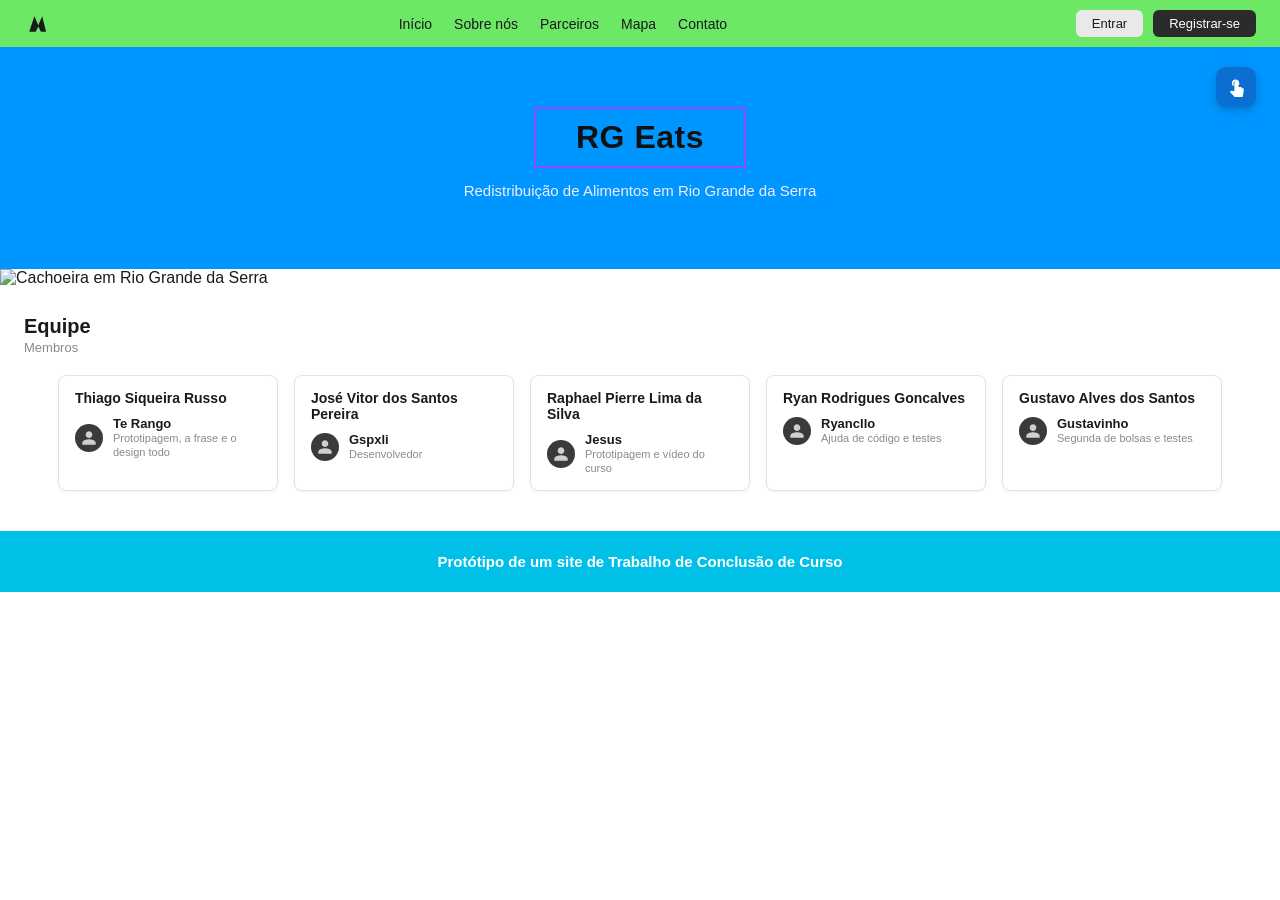
==== Site do TCC/Site/public/PaginaInicial.html @ 43962813 "Add files via upload" ====
<!--HTML DO RAPHAEL PARA EU INTEGRAR NO PHP, TAMBÉM TEM CSS PROVISÓRIO-->

<!DOCTYPE html>
<html lang="pt-BR">
<head>
<meta charset="UTF-8">
<meta name="viewport" content="width=device-width, initial-scale=1.0">
<title>RG Eats</title>
<style>
  * { margin: 0; padding: 0; box-sizing: border-box; }
  body {
    font-family: 'Segoe UI', Arial, sans-serif;
    background: #ffffff;
    color: #1a1a1a;
  }
 
  /* ===== NAVBAR ===== */
  .navbar {
    display: flex;
    align-items: center;
    justify-content: space-between;
    background: #6de866;
    padding: 10px 24px;
  }
  .navbar .logo svg { display: block; height: 26px; width: 26px; }
  .navbar .nav-links {
    display: flex;
    gap: 22px;
    list-style: none;
  }
  .navbar .nav-links li a {
    text-decoration: none;
    color: #1a1a1a;
    font-size: 14px;
    font-weight: 500;
  }
  .navbar .nav-actions {
    display: flex;
    gap: 10px;
    align-items: center;
  }
  .btn-entrar {
    background: #e9e9e9;
    color: #1a1a1a;
    border: none;
    padding: 6px 16px;
    border-radius: 6px;
    font-size: 13px;
    cursor: pointer;
  }
  .btn-registrar {
    background: #2b2b2b;
    color: #fff;
    border: none;
    padding: 6px 16px;
    border-radius: 6px;
    font-size: 13px;
    cursor: pointer;
  }
 
  /* ===== HERO ===== */
  .hero {
    position: relative;
    background: #0096ff;
    padding: 60px 20px 70px;
    text-align: center;
  }
  .hero-title-box {
    display: inline-block;
    border: 2px solid #8f4bff;
    padding: 10px 40px;
    margin-bottom: 14px;
  }
  .hero-title-box h1 {
    font-size: 32px;
    font-weight: 800;
    color: #111;
    letter-spacing: 0.5px;
  }
  .hero p.subtitle {
    color: #f3ecff;
    font-size: 15px;
    font-weight: 500;
  }
  .hero-icon-btn {
    position: absolute;
    top: 20px;
    right: 24px;
    width: 40px;
    height: 40px;
    background: #0a6fd1;
    border-radius: 10px;
    display: flex;
    align-items: center;
    justify-content: center;
    box-shadow: 0 3px 8px rgba(0,0,0,0.2);
  }
  .hero-icon-btn svg { width: 20px; height: 20px; fill: #fff; }
 
  /* ===== PHOTO ===== */
  .hero-photo {
    width: 100%;
    display: block;
    max-height: 480px;
    object-fit: cover;
  }
 
  /* ===== EQUIPE ===== */
  .team-section {
    padding: 28px 24px 40px;
  }
  .team-section h2 {
    font-size: 20px;
    font-weight: 700;
    margin-bottom: 2px;
  }
  .team-section .team-subtitle {
    color: #8a8a8a;
    font-size: 13px;
    margin-bottom: 20px;
  }
  .team-grid {
    display: flex;
    flex-wrap: wrap;
    gap: 16px;
    justify-content: center;
  }
  .team-card {
    border: 1px solid #e2e2e2;
    border-radius: 8px;
    padding: 14px 16px;
    width: 220px;
    box-shadow: 0 1px 3px rgba(0,0,0,0.05);
  }
  .team-card h3 {
    font-size: 14px;
    font-weight: 700;
    margin-bottom: 10px;
  }
  .team-card .member-row {
    display: flex;
    align-items: center;
    gap: 10px;
  }
  .avatar {
    width: 28px;
    height: 28px;
    border-radius: 50%;
    background: #3a3a3a;
    display: flex;
    align-items: center;
    justify-content: center;
    flex-shrink: 0;
  }
  .avatar svg { width: 16px; height: 16px; fill: #cfcfcf; }
  .member-info .username {
    font-size: 13px;
    font-weight: 600;
    color: #1a1a1a;
  }
  .member-info .role {
    font-size: 11px;
    color: #8a8a8a;
    line-height: 1.3;
  }
 
  /* ===== FOOTER BAR ===== */
  .footer-bar {
    background: #00c0e8;
    color: #fff;
    text-align: center;
    padding: 22px 16px;
    font-size: 15px;
    font-weight: 700;
  }
 
  @media (max-width: 600px) {
    .navbar .nav-links { display: none; }
    .hero-title-box h1 { font-size: 24px; }
  }
</style>
</head>
<body>
 
  <!-- NAVBAR -->
  <header class="navbar">
    <div class="logo">
      <svg viewBox="0 0 100 100" xmlns="http://www.w3.org/2000/svg">
        <path d="M20 80 L40 20 L55 55 L70 20 L85 80 L65 80 L55 60 L45 80 Z" fill="#1a1a1a"/>
      </svg>
    </div>
    <ul class="nav-links">
      <li><a href="#">Início</a></li>
      <li><a href="#">Sobre nós</a></li>
      <li><a href="#">Parceiros</a></li>
      <li><a href="#">Mapa</a></li>
      <li><a href="#">Contato</a></li>
    </ul>
    <div class="nav-actions">
      <button class="btn-entrar">Entrar</button>
      <button class="btn-registrar">Registrar-se</button>
    </div>
  </header>
 
  <!-- HERO -->
  <section class="hero">
    <div class="hero-icon-btn">
      <svg viewBox="0 0 24 24"><path d="M9 11.24V7.5C9 6.12 10.12 5 11.5 5S14 6.12 14 7.5v3.74c1.21-.81 2-2.18 2-3.74C16 5.01 13.99 3 11.5 3S7 5.01 7 7.5c0 1.56.79 2.93 2 3.74zM19 13.5c0-.83-.67-1.5-1.5-1.5H15V7.5C15 6.12 13.88 5 12.5 5S10 6.12 10 7.5v9.62l-3.16-.66a1.5 1.5 0 0 0-1.34 2.54l5.31 5.31c.28.28.65.44 1.06.44h6.63c.78 0 1.44-.56 1.58-1.32l1.03-5.6c.06-.32.09-.64.09-.97V13.5z"/></svg>
    </div>
    <div class="hero-title-box">
      <h1>RG Eats</h1>
    </div>
    <p class="subtitle">Redistribuição de Alimentos em Rio Grande da Serra</p>
  </section>
 
  <!-- PHOTO -->
  <img class="hero-photo" src="waterfall.jpg" alt="Cachoeira em Rio Grande da Serra">
 
  <!-- EQUIPE -->
  <section class="team-section">
    <h2>Equipe</h2>
    <p class="team-subtitle">Membros</p>
 
    <div class="team-grid">
      <div class="team-card">
        <h3>Thiago Siqueira Russo</h3>
        <div class="member-row">
          <div class="avatar"><svg viewBox="0 0 24 24"><path d="M12 12c2.7 0 5-2.3 5-5s-2.3-5-5-5-5 2.3-5 5 2.3 5 5 5zm0 2c-3.3 0-10 1.7-10 5v3h20v-3c0-3.3-6.7-5-10-5z"/></svg></div>
          <div class="member-info">
            <div class="username">Te Rango</div>
            <div class="role">Prototipagem, a frase e o design todo</div>
          </div>
        </div>
      </div>
 
      <div class="team-card">
        <h3>José Vitor dos Santos Pereira</h3>
        <div class="member-row">
          <div class="avatar"><svg viewBox="0 0 24 24"><path d="M12 12c2.7 0 5-2.3 5-5s-2.3-5-5-5-5 2.3-5 5 2.3 5 5 5zm0 2c-3.3 0-10 1.7-10 5v3h20v-3c0-3.3-6.7-5-10-5z"/></svg></div>
          <div class="member-info">
            <div class="username">Gspxli</div>
            <div class="role">Desenvolvedor</div>
          </div>
        </div>
      </div>
 
      <div class="team-card">
        <h3>Raphael Pierre Lima da Silva</h3>
        <div class="member-row">
          <div class="avatar"><svg viewBox="0 0 24 24"><path d="M12 12c2.7 0 5-2.3 5-5s-2.3-5-5-5-5 2.3-5 5 2.3 5 5 5zm0 2c-3.3 0-10 1.7-10 5v3h20v-3c0-3.3-6.7-5-10-5z"/></svg></div>
          <div class="member-info">
            <div class="username">Jesus</div>
            <div class="role">Prototipagem e vídeo do curso</div>
          </div>
        </div>
      </div>
 
      <div class="team-card">
        <h3>Ryan Rodrigues Goncalves</h3>
        <div class="member-row">
          <div class="avatar"><svg viewBox="0 0 24 24"><path d="M12 12c2.7 0 5-2.3 5-5s-2.3-5-5-5-5 2.3-5 5 2.3 5 5 5zm0 2c-3.3 0-10 1.7-10 5v3h20v-3c0-3.3-6.7-5-10-5z"/></svg></div>
          <div class="member-info">
            <div class="username">Ryancllo</div>
            <div class="role">Ajuda de código e testes</div>
          </div>
        </div>
      </div>
 
      <div class="team-card">
        <h3>Gustavo Alves dos Santos</h3>
        <div class="member-row">
          <div class="avatar"><svg viewBox="0 0 24 24"><path d="M12 12c2.7 0 5-2.3 5-5s-2.3-5-5-5-5 2.3-5 5 2.3 5 5 5zm0 2c-3.3 0-10 1.7-10 5v3h20v-3c0-3.3-6.7-5-10-5z"/></svg></div>
          <div class="member-info">
            <div class="username">Gustavinho</div>
            <div class="role">Segunda de bolsas e testes</div>
          </div>
        </div>
      </div>
    </div>
  </section>
 
  <!-- FOOTER -->
  <footer class="footer-bar">
    Protótipo de um site de Trabalho de Conclusão de Curso
  </footer>
 
</body>
</html>
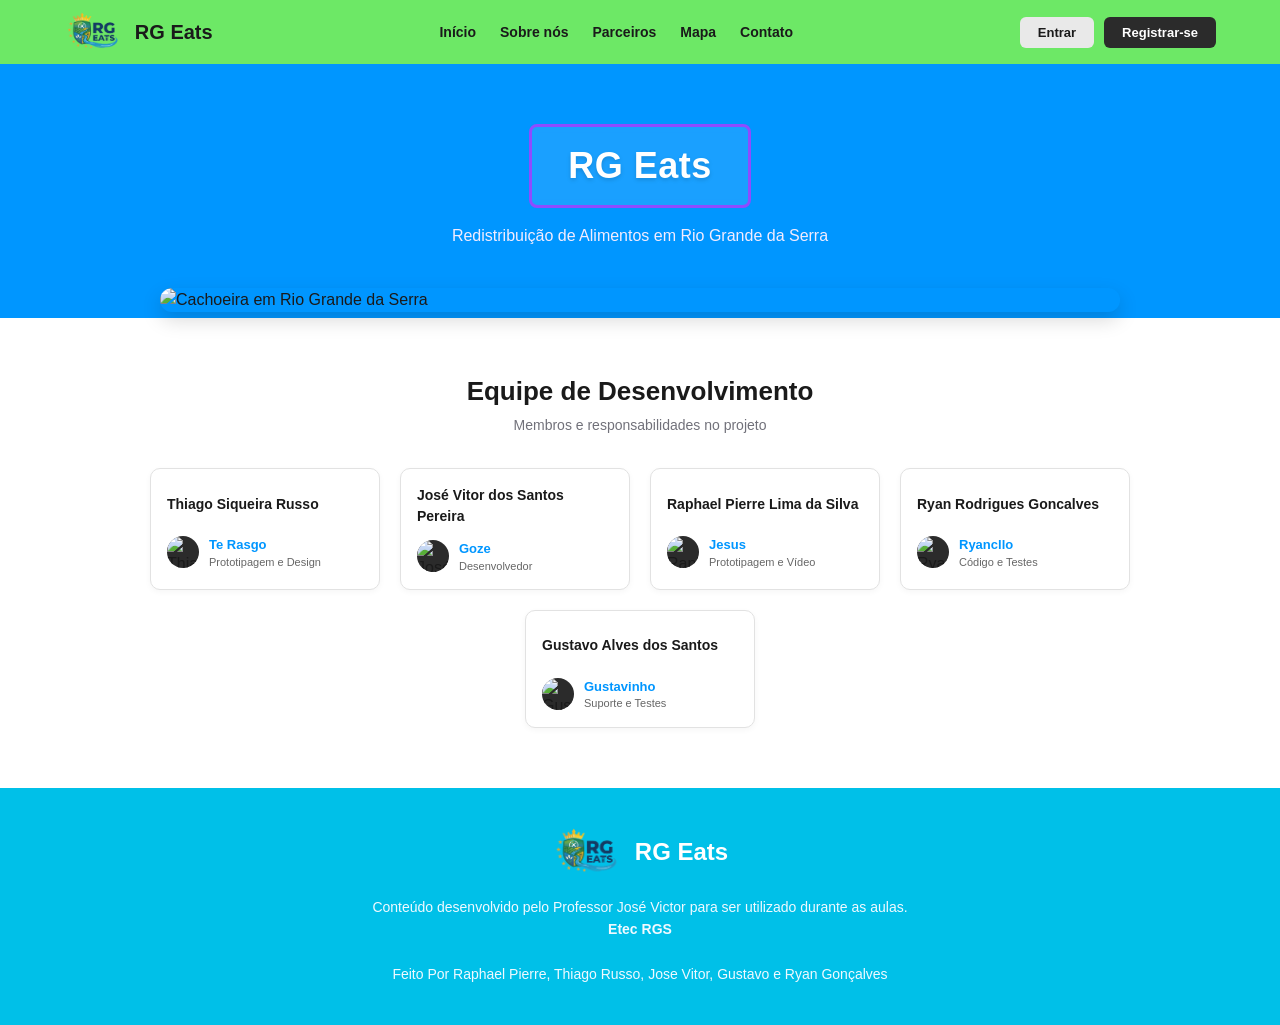
==== commit 5d1216c2: "Update PaginaInicial.html" ====
--- a/Site do TCC/Site/public/PaginaInicial.html
+++ b/Site do TCC/Site/public/PaginaInicial.html
@@ -8,175 +8,270 @@
 <title>RG Eats</title>
 <style>
   * { margin: 0; padding: 0; box-sizing: border-box; }
+  
   body {
     font-family: 'Segoe UI', Arial, sans-serif;
     background: #ffffff;
     color: #1a1a1a;
-  }
- 
-  /* ===== NAVBAR ===== */
+    line-height: 1.5;
+  }
+ 
+  /* ===== NAVBAR (VERDE) ===== */
   .navbar {
     display: flex;
     align-items: center;
     justify-content: space-between;
     background: #6de866;
-    padding: 10px 24px;
-  }
-  .navbar .logo svg { display: block; height: 26px; width: 26px; }
+    padding: 12px 5%;
+    box-shadow: 0 2px 8px rgba(0,0,0,0.05);
+  }
+  
+  .navbar .logo {
+    display: flex;
+    align-items: center;
+    gap: 10px;
+    font-weight: 800;
+    font-size: 20px;
+    color: #1a1a1a;
+  }
+  
+  /* TAMANHO DA LOGO NA NAVBAR */
+  .navbar .logo img { 
+    height: 40px; 
+    width: auto; 
+    object-fit: contain;
+  }
+  
   .navbar .nav-links {
     display: flex;
-    gap: 22px;
+    gap: 24px;
     list-style: none;
   }
+  
   .navbar .nav-links li a {
     text-decoration: none;
     color: #1a1a1a;
     font-size: 14px;
-    font-weight: 500;
-  }
+    font-weight: 600;
+    transition: opacity 0.2s;
+  }
+  .navbar .nav-links li a:hover { opacity: 0.7; }
+  
   .navbar .nav-actions {
     display: flex;
     gap: 10px;
     align-items: center;
   }
+  
   .btn-entrar {
     background: #e9e9e9;
     color: #1a1a1a;
     border: none;
-    padding: 6px 16px;
+    padding: 8px 18px;
     border-radius: 6px;
     font-size: 13px;
+    font-weight: 600;
     cursor: pointer;
-  }
+    transition: background 0.2s;
+  }
+  .btn-entrar:hover { background: #dcdcdc; }
+  
   .btn-registrar {
     background: #2b2b2b;
     color: #fff;
     border: none;
-    padding: 6px 16px;
+    padding: 8px 18px;
     border-radius: 6px;
     font-size: 13px;
+    font-weight: 600;
     cursor: pointer;
-  }
- 
-  /* ===== HERO ===== */
+    transition: background 0.2s;
+  }
+  .btn-registrar:hover { background: #1a1a1a; }
+ 
+  /* ===== HERO (AZUL ROYAL + ROXO) - quadrado grande azul ===== */
   .hero {
-    position: relative;
     background: #0096ff;
     padding: 60px 20px 70px;
     text-align: center;
   }
+  
   .hero-title-box {
     display: inline-block;
-    border: 2px solid #8f4bff;
-    padding: 10px 40px;
-    margin-bottom: 14px;
-  }
+    border: 3px solid #8f4bff;
+    background: rgba(255, 255, 255, 0.1);
+    padding: 12px 36px;
+    border-radius: 8px;
+    margin-bottom: 16px;
+    backdrop-filter: blur(4px);
+  }
+  
   .hero-title-box h1 {
-    font-size: 32px;
+    font-size: 36px;
     font-weight: 800;
-    color: #111;
+    color: #ffffff;
     letter-spacing: 0.5px;
-  }
+    text-shadow: 0 2px 4px rgba(0,0,0,0.15);
+  }
+  
   .hero p.subtitle {
     color: #f3ecff;
-    font-size: 15px;
+    font-size: 16px;
     font-weight: 500;
   }
-  .hero-icon-btn {
-    position: absolute;
-    top: 20px;
-    right: 24px;
-    width: 40px;
-    height: 40px;
-    background: #0a6fd1;
-    border-radius: 10px;
-    display: flex;
-    align-items: center;
-    justify-content: center;
-    box-shadow: 0 3px 8px rgba(0,0,0,0.2);
-  }
-  .hero-icon-btn svg { width: 20px; height: 20px; fill: #fff; }
  
   /* ===== PHOTO ===== */
+  .photo-wrapper {
+    max-width: 1000px;
+    margin: -30px auto 40px;
+    padding: 0 20px;
+  }
+
   .hero-photo {
     width: 100%;
+    max-height: 420px;
     display: block;
-    max-height: 480px;
     object-fit: cover;
+    border-radius: 12px;
+    box-shadow: 0 8px 20px rgba(0,0,0,0.15);
   }
  
   /* ===== EQUIPE ===== */
   .team-section {
-    padding: 28px 24px 40px;
-  }
+    max-width: 1100px;
+    margin: 0 auto;
+    padding: 20px 24px 60px;
+    text-align: center;
+  }
+  
   .team-section h2 {
-    font-size: 20px;
-    font-weight: 700;
-    margin-bottom: 2px;
-  }
+    font-size: 26px;
+    font-weight: 800;
+    color: #1a1a1a;
+    margin-bottom: 4px;
+  }
+  
   .team-section .team-subtitle {
-    color: #8a8a8a;
-    font-size: 13px;
-    margin-bottom: 20px;
-  }
+    color: #71717a;
+    font-size: 14px;
+    margin-bottom: 32px;
+  }
+  
   .team-grid {
     display: flex;
     flex-wrap: wrap;
-    gap: 16px;
+    gap: 20px;
     justify-content: center;
   }
+  
   .team-card {
+    background: #ffffff;
     border: 1px solid #e2e2e2;
-    border-radius: 8px;
-    padding: 14px 16px;
-    width: 220px;
-    box-shadow: 0 1px 3px rgba(0,0,0,0.05);
-  }
+    border-radius: 10px;
+    padding: 16px;
+    width: 230px;
+    text-align: left;
+    box-shadow: 0 2px 6px rgba(0,0,0,0.04);
+    transition: transform 0.2s, box-shadow 0.2s;
+  }
+  
+  .team-card:hover {
+    transform: translateY(-3px);
+    box-shadow: 0 6px 12px rgba(0,0,0,0.08);
+  }
+
   .team-card h3 {
     font-size: 14px;
     font-weight: 700;
-    margin-bottom: 10px;
-  }
+    color: #1a1a1a;
+    margin-bottom: 12px;
+    min-height: 38px;
+    display: flex;
+    align-items: center;
+  }
+  
   .team-card .member-row {
     display: flex;
     align-items: center;
     gap: 10px;
   }
+  
   .avatar {
-    width: 28px;
-    height: 28px;
+    width: 32px;
+    height: 32px;
     border-radius: 50%;
-    background: #3a3a3a;
+    background: #2b2b2b;
     display: flex;
     align-items: center;
     justify-content: center;
     flex-shrink: 0;
   }
-  .avatar svg { width: 16px; height: 16px; fill: #cfcfcf; }
+  
+  .avatar img {
+  width: 100%;
+  height: 100%;
+  border-radius: 50%; 
+  object-fit: cover;  
+}
+  
   .member-info .username {
     font-size: 13px;
-    font-weight: 600;
-    color: #1a1a1a;
-  }
+    font-weight: 700;
+    color: #0096ff;
+  }
+  
   .member-info .role {
     font-size: 11px;
-    color: #8a8a8a;
+    color: #666666;
     line-height: 1.3;
   }
  
-  /* ===== FOOTER BAR ===== */
-  .footer-bar {
+  /* ===== rodape ===== */
+  footer {
     background: #00c0e8;
-    color: #fff;
+    color: #ffffff;
+    padding: 40px 20px;
+    display: flex;
+    flex-direction: column;
+    align-items: center;
+    gap: 20px;
     text-align: center;
-    padding: 22px 16px;
-    font-size: 15px;
-    font-weight: 700;
-  }
- 
-  @media (max-width: 600px) {
+  }
+
+  #logoRodape {
+    display: flex;
+    align-items: center;
+    justify-content: center;
+    gap: 10px;
+    cursor: pointer;
+  }
+
+  /* O TAMANHO DA LOGO NO RODAPÉ */
+  #logoRodape img {
+    height: 48px;
+    width: auto;
+    object-fit: contain;
+  }
+
+  #logoRodape h3 {
+    font-size: 24px;
+    font-weight: 800;
+    color: #ffffff;
+  }
+
+  footer .Texto {
+    font-size: 14px;
+    line-height: 1.6;
+    color: #f0f9ff;
+    max-width: 600px;
+  }
+ 
+  /* ===== RESPONSIVO ===== */
+  @media (max-width: 768px) {
     .navbar .nav-links { display: none; }
-    .hero-title-box h1 { font-size: 24px; }
+    .hero-title-box h1 { font-size: 26px; }
+    .hero-photo { max-height: 250px; }
+    .photo-wrapper { margin-top: -15px; }
   }
 </style>
 </head>
@@ -185,13 +280,12 @@
   <!-- NAVBAR -->
   <header class="navbar">
     <div class="logo">
-      <svg viewBox="0 0 100 100" xmlns="http://www.w3.org/2000/svg">
-        <path d="M20 80 L40 20 L55 55 L70 20 L85 80 L65 80 L55 60 L45 80 Z" fill="#1a1a1a"/>
-      </svg>
+      <img src="../Imagens/Logo1(Sem%20Fundo).png" alt="Logo RG Eats">
+      <span>RG Eats</span>
     </div>
     <ul class="nav-links">
-      <li><a href="#">Início</a></li>
-      <li><a href="#">Sobre nós</a></li>
+      <li><a href="PaginaInicial.html">Início</a></li>
+      <li><a href="sobrenos.html">Sobre nós</a></li>
       <li><a href="#">Parceiros</a></li>
       <li><a href="#">Mapa</a></li>
       <li><a href="#">Contato</a></li>
@@ -201,44 +295,48 @@
       <button class="btn-registrar">Registrar-se</button>
     </div>
   </header>
- 
-  <!-- HERO -->
+
+  <!-- HERO(quadrado azul) -->
   <section class="hero">
-    <div class="hero-icon-btn">
-      <svg viewBox="0 0 24 24"><path d="M9 11.24V7.5C9 6.12 10.12 5 11.5 5S14 6.12 14 7.5v3.74c1.21-.81 2-2.18 2-3.74C16 5.01 13.99 3 11.5 3S7 5.01 7 7.5c0 1.56.79 2.93 2 3.74zM19 13.5c0-.83-.67-1.5-1.5-1.5H15V7.5C15 6.12 13.88 5 12.5 5S10 6.12 10 7.5v9.62l-3.16-.66a1.5 1.5 0 0 0-1.34 2.54l5.31 5.31c.28.28.65.44 1.06.44h6.63c.78 0 1.44-.56 1.58-1.32l1.03-5.6c.06-.32.09-.64.09-.97V13.5z"/></svg>
-    </div>
     <div class="hero-title-box">
       <h1>RG Eats</h1>
     </div>
     <p class="subtitle">Redistribuição de Alimentos em Rio Grande da Serra</p>
   </section>
  
-  <!-- PHOTO -->
-  <img class="hero-photo" src="waterfall.jpg" alt="Cachoeira em Rio Grande da Serra">
+  <!-- Foto do quadrado azul -->
+  <div class="photo-wrapper">
+    <img class="hero-photo" src="../Imagens/cachoira rio grande.JPG" alt="Cachoeira em Rio Grande da Serra">
+  </div>
  
   <!-- EQUIPE -->
   <section class="team-section">
-    <h2>Equipe</h2>
-    <p class="team-subtitle">Membros</p>
+    <h2>Equipe de Desenvolvimento</h2>
+    <p class="team-subtitle">Membros e responsabilidades no projeto</p>
  
     <div class="team-grid">
-      <div class="team-card">
-        <h3>Thiago Siqueira Russo</h3>
-        <div class="member-row">
-          <div class="avatar"><svg viewBox="0 0 24 24"><path d="M12 12c2.7 0 5-2.3 5-5s-2.3-5-5-5-5 2.3-5 5 2.3 5 5 5zm0 2c-3.3 0-10 1.7-10 5v3h20v-3c0-3.3-6.7-5-10-5z"/></svg></div>
-          <div class="member-info">
-            <div class="username">Te Rango</div>
-            <div class="role">Prototipagem, a frase e o design todo</div>
-          </div>
-        </div>
-      </div>
+     <div class="team-card">
+  <h3>Thiago Siqueira Russo</h3>
+  <div class="member-row">
+    <div class="avatar">
+      <img src="../Imagens/batatadeperfil.jpg" alt="Thiago Siqueira Russo">
+    </div>
+    
+    <div class="member-info">
+      <div class="username">Te Rasgo</div>
+      <div class="role">Prototipagem e Design</div>
+    </div>
+  </div>
+</div>
  
       <div class="team-card">
         <h3>José Vitor dos Santos Pereira</h3>
         <div class="member-row">
-          <div class="avatar"><svg viewBox="0 0 24 24"><path d="M12 12c2.7 0 5-2.3 5-5s-2.3-5-5-5-5 2.3-5 5 2.3 5 5 5zm0 2c-3.3 0-10 1.7-10 5v3h20v-3c0-3.3-6.7-5-10-5z"/></svg></div>
+          <div class="avatar">
+            <img src="../Imagens/batatadeperfil.jpg" alt="José Vitor dos Santos Pereira">
+          </div>
           <div class="member-info">
-            <div class="username">Gspxli</div>
+            <div class="username">Goze</div>
             <div class="role">Desenvolvedor</div>
           </div>
         </div>
@@ -247,10 +345,12 @@
       <div class="team-card">
         <h3>Raphael Pierre Lima da Silva</h3>
         <div class="member-row">
-          <div class="avatar"><svg viewBox="0 0 24 24"><path d="M12 12c2.7 0 5-2.3 5-5s-2.3-5-5-5-5 2.3-5 5 2.3 5 5 5zm0 2c-3.3 0-10 1.7-10 5v3h20v-3c0-3.3-6.7-5-10-5z"/></svg></div>
+          <div class="avatar">
+            <img src="../Imagens/batatadeperfil.jpg" alt="Raphael Pierre Lima da Silva">
+          </div>
           <div class="member-info">
             <div class="username">Jesus</div>
-            <div class="role">Prototipagem e vídeo do curso</div>
+            <div class="role">Prototipagem e Vídeo</div>
           </div>
         </div>
       </div>
@@ -258,10 +358,12 @@
       <div class="team-card">
         <h3>Ryan Rodrigues Goncalves</h3>
         <div class="member-row">
-          <div class="avatar"><svg viewBox="0 0 24 24"><path d="M12 12c2.7 0 5-2.3 5-5s-2.3-5-5-5-5 2.3-5 5 2.3 5 5 5zm0 2c-3.3 0-10 1.7-10 5v3h20v-3c0-3.3-6.7-5-10-5z"/></svg></div>
+          <div class="avatar">
+           <img src="../Imagens/batatadeperfil.jpg" alt="Ryan Rodrigues Goncalves">
+          </div>
           <div class="member-info">
             <div class="username">Ryancllo</div>
-            <div class="role">Ajuda de código e testes</div>
+            <div class="role">Código e Testes</div>
           </div>
         </div>
       </div>
@@ -269,21 +371,30 @@
       <div class="team-card">
         <h3>Gustavo Alves dos Santos</h3>
         <div class="member-row">
-          <div class="avatar"><svg viewBox="0 0 24 24"><path d="M12 12c2.7 0 5-2.3 5-5s-2.3-5-5-5-5 2.3-5 5 2.3 5 5 5zm0 2c-3.3 0-10 1.7-10 5v3h20v-3c0-3.3-6.7-5-10-5z"/></svg></div>
+          <div class="avatar">
+        <img src="../Imagens/batatadeperfil.jpg" alt="Gustavo Alves dos Santos">
+          </div>
           <div class="member-info">
             <div class="username">Gustavinho</div>
-            <div class="role">Segunda de bolsas e testes</div>
+            <div class="role">Suporte e Testes</div>
           </div>
         </div>
       </div>
     </div>
   </section>
  
-  <!-- FOOTER -->
-  <footer class="footer-bar">
-    Protótipo de um site de Trabalho de Conclusão de Curso
+  <!-- Rodape -->
+  <footer>
+    <div id="logoRodape" onclick="window.location=''">
+      <img src="../Imagens/Logo1(Sem%20Fundo).png" alt="Logo RG Eats">
+      <h3>RG Eats</h3>
+    </div>
+    <div class="Texto">
+      Conteúdo desenvolvido pelo Professor José Victor para ser utilizado durante as aulas.<br>
+      <strong>Etec RGS</strong><br><br>
+      Feito Por Raphael Pierre, Thiago Russo, Jose Vitor, Gustavo e Ryan Gonçalves
+    </div>
   </footer>
  
 </body>
 </html>
- 
